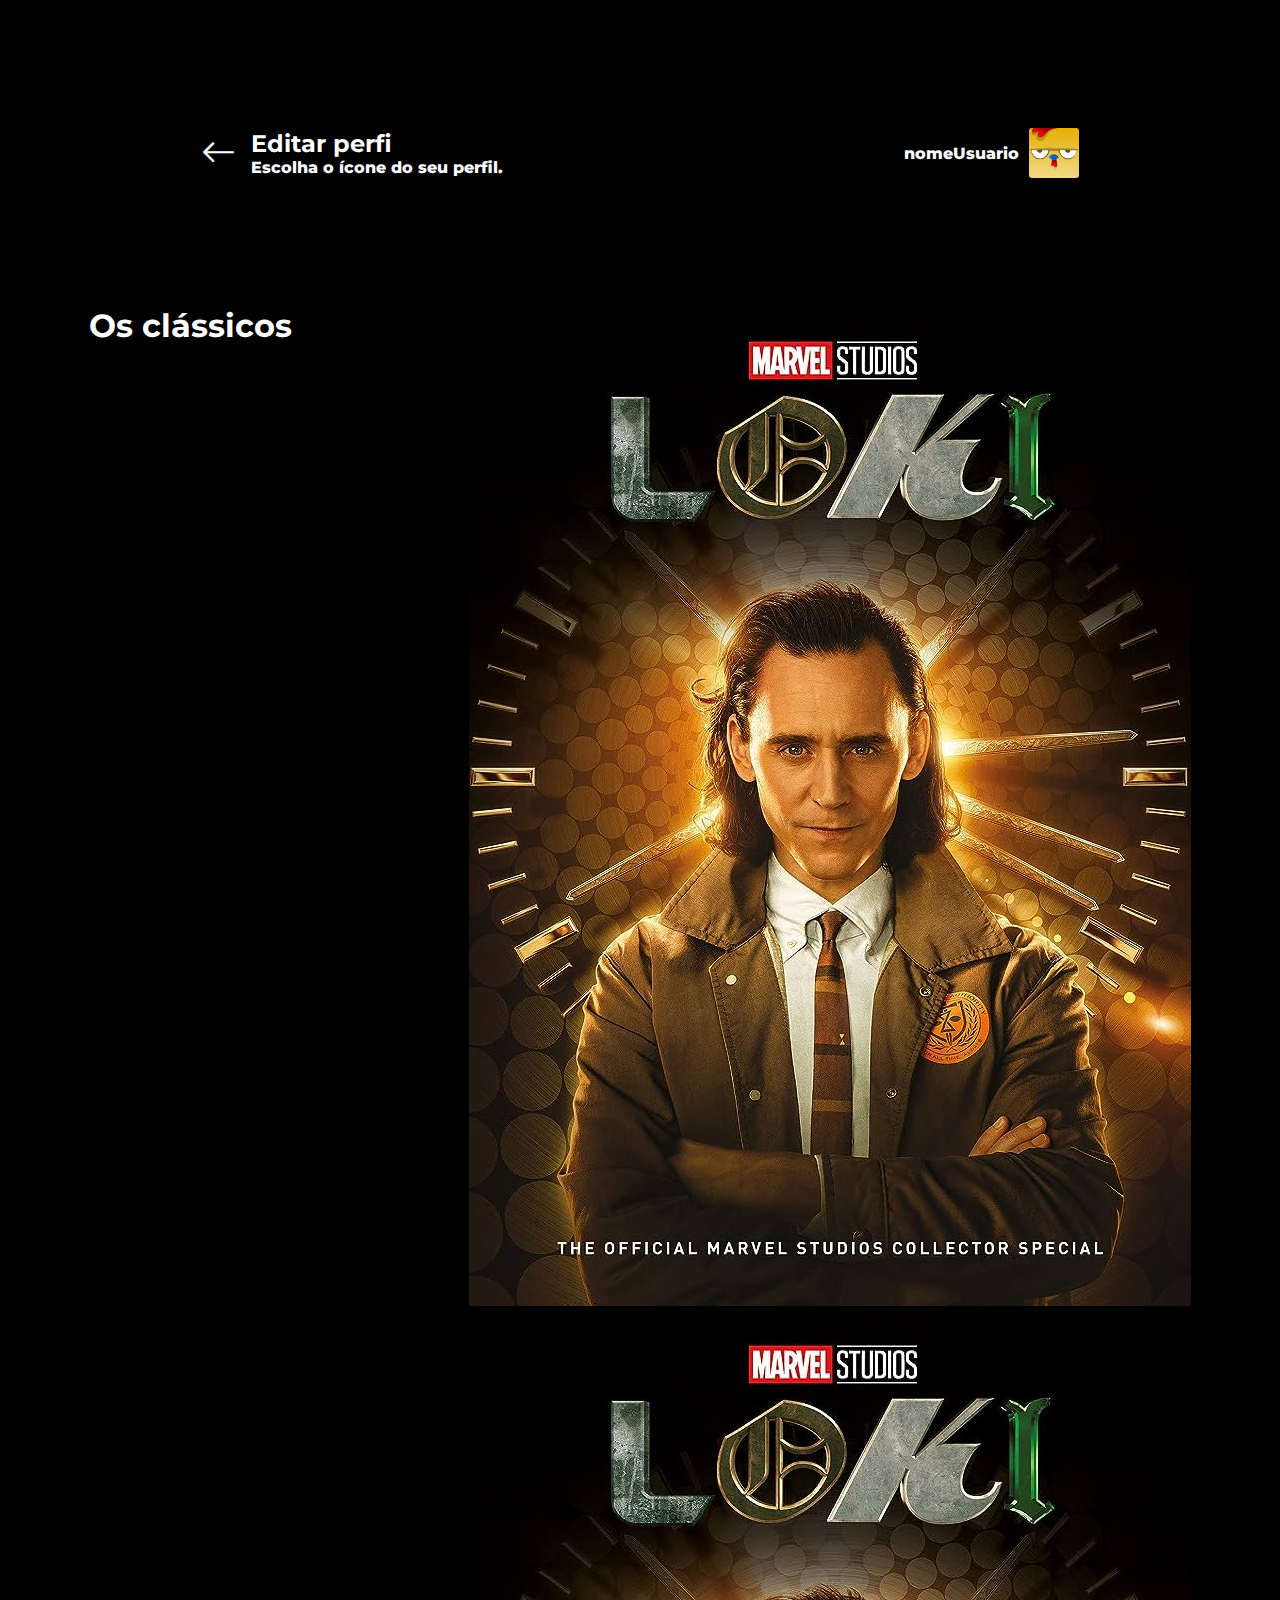
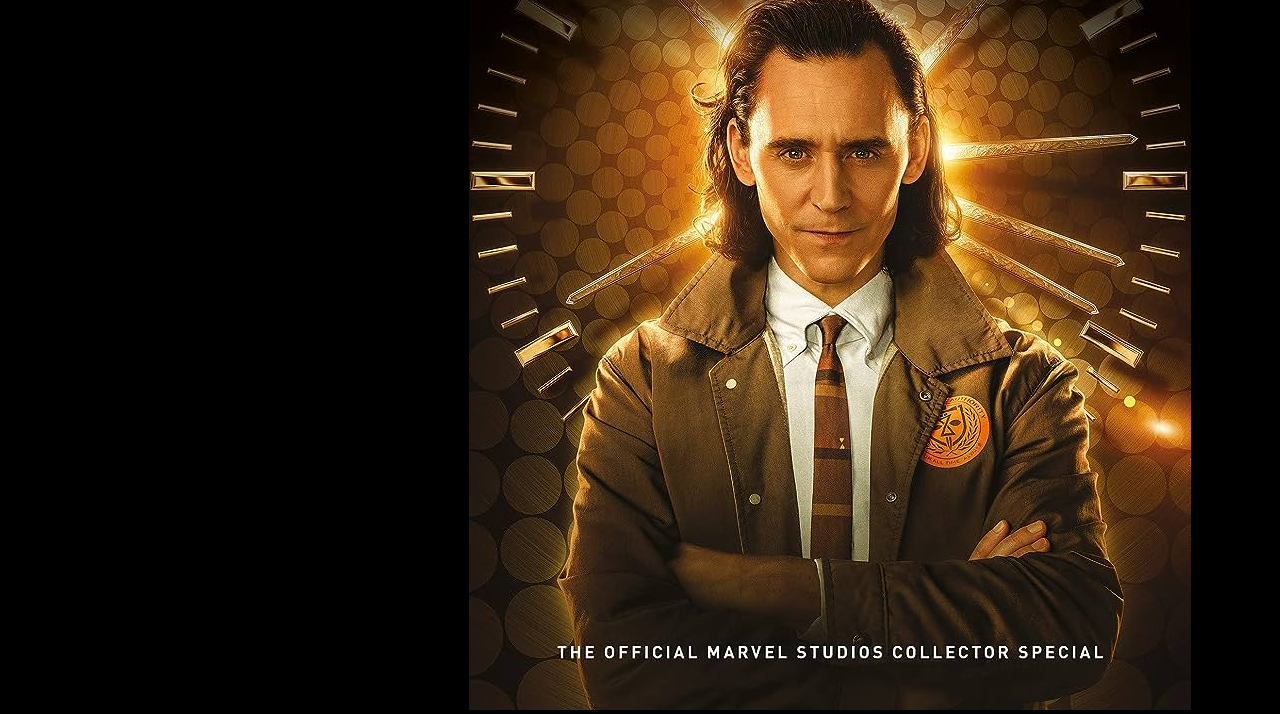
==== addNovoIcon.html @ 725b2669 "salvando" ====
<!DOCTYPE html>
<html lang="en">

<head>
    <meta charset="UTF-8">
    <meta name="viewport" content="width=device-width, initial-scale=1.0">
    <title>Document</title>
    <link rel="stylesheet" href="https://cdn.jsdelivr.net/npm/bootstrap-icons@1.11.2/font/bootstrap-icons.min.css">
    <link rel="stylesheet" href="css/addNovoIcon.css">
    <script src="js/script.js"></script>
</head>

<body>
    <header>
        <div class="container-edicao">
            <i class="bi bi-arrow-left"></i>


            <div class="container-perfil">
                <h2>Editar perfi</h2>
                <p>Escolha o ícone do seu perfil.</p>
            </div>
        </div>

        <div class="container-img">
            <p>nomeUsuario</p>
            <img src="img/avatar1.png" alt="foto usuario">
        </div>
    </header>

    <main>
        <h1>Os clássicos</h1>

        <div class="container-carrossel">
            <div class="swiper">
                <div class="swiper-wrapper d-flex">
                    <div class="swiper-slide">
                        <div class="widthImg">
                            <img src="img/carrosselLoki.jpg" alt=""  width="80" height="80"/>
                        </div>
                    </div>
                    <div class="swiper-slide">
                        <div class="widthImg">
                            <img src="img/carrosselLoki.jpg" alt=""  width="80" height="80"/>
                        </div>
                    </div>
                </div>
            </div>
        </div>
    </main>
</body>

</html>
---- css/addNovoIcon.css ----
@import url('https://fonts.googleapis.com/css2?family=Montserrat&family=Roboto&display=swap');

/* Reset do CSS Padrão */
* {
    margin: 0;
    padding: 0;
    box-sizing: border-box;
    font-family: 'Montserrat', 'Roboto', sans-serif;
}

html, body {
    min-height: 100vh;             /* Altura minima */
    background-color: black;     /* Cor de Fundo */
    color: white;                /* Cor do Texto */
    position: relative;
}


header{
    display: flex;
    justify-content: space-around;
    margin: 8rem 0;
}

main{
    display: flex;
    justify-content: space-around;
}

.container-edicao{
    display: flex;
    align-items: center;
}

.container-edicao i{
    font-size: 2.2rem;
    font-weight: 6 00;
    margin-right: 15px;
}

.container-perfil p {
    font-weight: 800;
}
.container-img{
    display: flex;
    align-items: center;
}

.container-img img{
    width: 50px;
    border-radius: 3px;
    margin-left: 10px;
}

img{
    width: 100%;
    height: 100%;
}

.container-img p {
    font-weight: 800;
}

.container-carrossel{
    
}
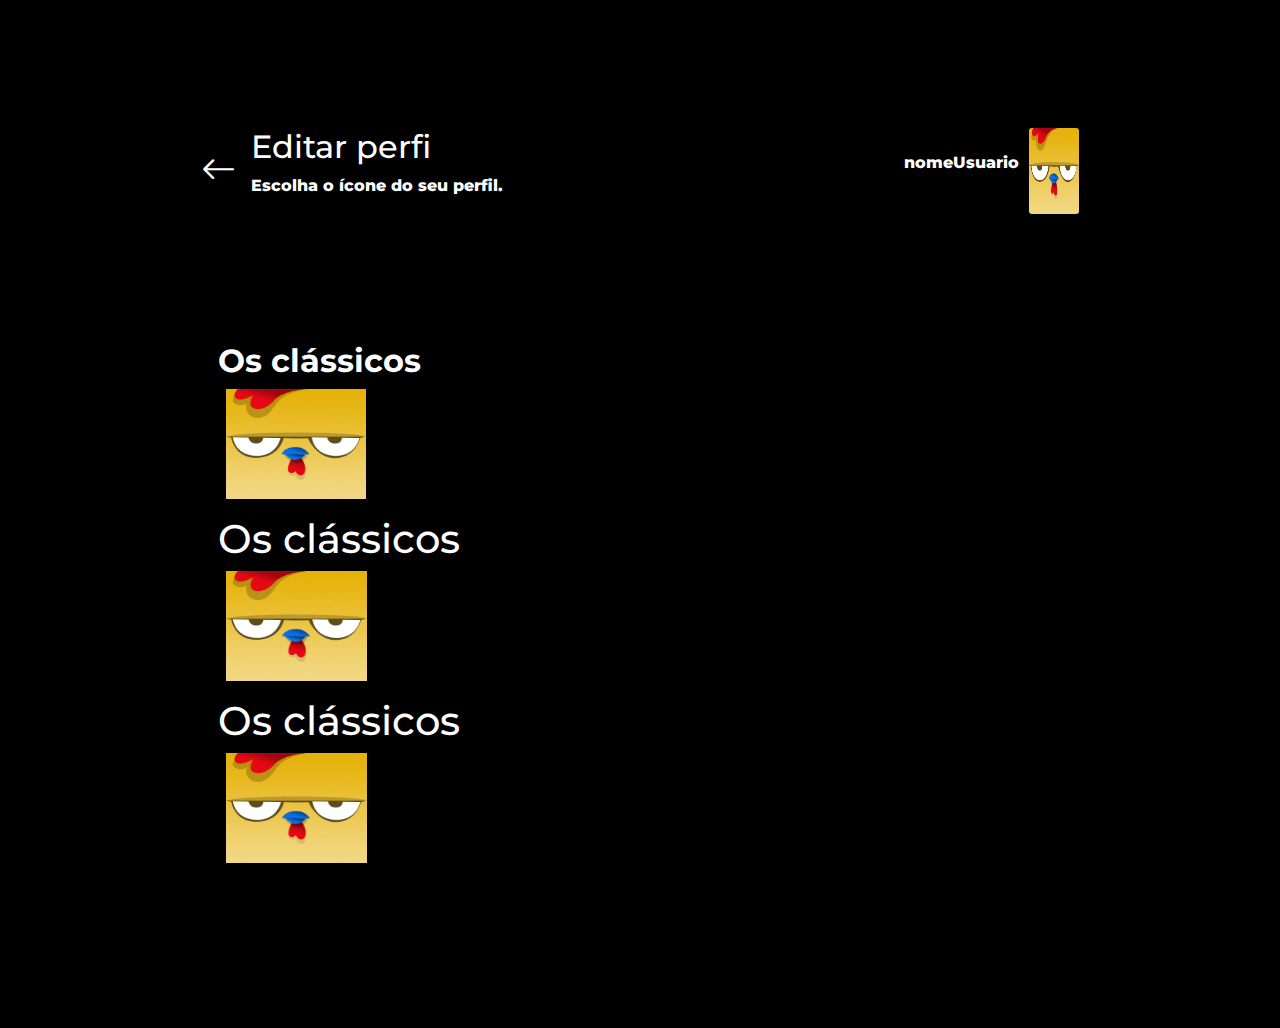
==== commit 3f8f48d4: "Salvando icons" ====
--- a/addNovoIcon.html
+++ b/addNovoIcon.html
@@ -1,53 +1,66 @@
 <!DOCTYPE html>
-<html lang="en">
+<html lang="pt-br">
 
 <head>
-    <meta charset="UTF-8">
-    <meta name="viewport" content="width=device-width, initial-scale=1.0">
-    <title>Document</title>
-    <link rel="stylesheet" href="https://cdn.jsdelivr.net/npm/bootstrap-icons@1.11.2/font/bootstrap-icons.min.css">
-    <link rel="stylesheet" href="css/addNovoIcon.css">
-    <script src="js/script.js"></script>
+  <meta charset="utf-8" />
+  <meta name="viewport" content="width=device-width, initial-scale=1" />
+  <title>BarraCred Conecta</title>
+  <link href="https://cdn.jsdelivr.net/npm/bootstrap@5.3.2/dist/css/bootstrap.min.css" rel="stylesheet" />
+  <link rel="stylesheet" href="https://cdn.jsdelivr.net/npm/bootstrap-icons@1.11.0/font/bootstrap-icons.css" />
+  <link rel="stylesheet" href="css/addNovoIcon.css" />
 </head>
 
 <body>
-    <header>
-        <div class="container-edicao">
-            <i class="bi bi-arrow-left"></i>
+  <header>
+    <div class="container-edicao">
+      <i class="bi bi-arrow-left"></i>
 
 
-            <div class="container-perfil">
-                <h2>Editar perfi</h2>
-                <p>Escolha o ícone do seu perfil.</p>
-            </div>
+      <div class="container-perfil">
+        <h2>Editar perfi</h2>
+        <p>Escolha o ícone do seu perfil.</p>
+      </div>
+    </div>
+
+    <div class="container-img">
+      <p>nomeUsuario</p>
+      <img src="img/avatar1.png" alt="foto usuario">
+    </div>
+  </header>
+
+  <main>
+
+
+    <div class="container-carrossel">
+
+      <div class="swiper">
+        <h1>Os clássicos</h1>
+        <div id="carrosselClassicos" class="swiper-wrapper d-flex">
+          <!-- Feito no js os cards do carrossel -->
         </div>
+      </div>
 
-        <div class="container-img">
-            <p>nomeUsuario</p>
-            <img src="img/avatar1.png" alt="foto usuario">
+      <div class="swiperOnePiece">
+        <h1>Os clássicos</h1>
+        <div id="carrosselOnePiece" class="swiper-wrapper d-flex">
+          <!-- Feito no Javascript com os card do carrossel -->
         </div>
-    </header>
+      </div>
 
-    <main>
+      <div class="swiperDragonBall">
         <h1>Os clássicos</h1>
+        <div id="carrosselDragonBall" class="swiper-wrapper d-flex">
+          <!-- Feito np js os card do carrosel -->
+        </div>
+      </div>
+    
+    </div>
+  </main>
 
-        <div class="container-carrossel">
-            <div class="swiper">
-                <div class="swiper-wrapper d-flex">
-                    <div class="swiper-slide">
-                        <div class="widthImg">
-                            <img src="img/carrosselLoki.jpg" alt=""  width="80" height="80"/>
-                        </div>
-                    </div>
-                    <div class="swiper-slide">
-                        <div class="widthImg">
-                            <img src="img/carrosselLoki.jpg" alt=""  width="80" height="80"/>
-                        </div>
-                    </div>
-                </div>
-            </div>
-        </div>
-    </main>
+
+  <script src="https://cdn.jsdelivr.net/npm/bootstrap@5.3.1/dist/js/bootstrap.bundle.min.js"></script>
+  <script src="https://cdn.jsdelivr.net/npm/swiper@11/swiper-bundle.min.js"></script>
+  <script src="js/icons.js"></script>
 </body>
 
 </html>--- a/css/addNovoIcon.css
+++ b/css/addNovoIcon.css
@@ -8,31 +8,30 @@
     font-family: 'Montserrat', 'Roboto', sans-serif;
 }
 
-html, body {
-    min-height: 100vh;             /* Altura minima */
-    background-color: black;     /* Cor de Fundo */
-    color: white;                /* Cor do Texto */
+html,
+body {
+    min-height: 100vh;
+    /* Altura minima */
+    background-color: black;
+    /* Cor de Fundo */
+    color: white;
+    /* Cor do Texto */
     position: relative;
 }
 
 
-header{
+header {
     display: flex;
     justify-content: space-around;
     margin: 8rem 0;
 }
 
-main{
-    display: flex;
-    justify-content: space-around;
-}
-
-.container-edicao{
+.container-edicao {
     display: flex;
     align-items: center;
 }
 
-.container-edicao i{
+.container-edicao i {
     font-size: 2.2rem;
     font-weight: 6 00;
     margin-right: 15px;
@@ -41,18 +40,19 @@
 .container-perfil p {
     font-weight: 800;
 }
-.container-img{
+
+.container-img {
     display: flex;
     align-items: center;
 }
 
-.container-img img{
+.container-img img {
     width: 50px;
     border-radius: 3px;
     margin-left: 10px;
 }
 
-img{
+img {
     width: 100%;
     height: 100%;
 }
@@ -61,6 +61,30 @@
     font-weight: 800;
 }
 
-.container-carrossel{
-    
+
+/* Main para baixo */
+
+
+.swiper, .swiperOnePiece, .swiperDragonBall {
+    margin: 1rem 0;
+    padding: 0 17%;
+}
+
+.swiper h1 {
+    font-size: 2rem;
+    color: white;
+    font-weight: 700;
+}
+
+.swiper-wrapper {
+    margin: 0 0 .5rem 0;
+}
+
+.swiper-slide {
+    margin: 0 .5rem 0 .5rem;
+}
+
+.widthImg {
+    width: 100%;
+    height: 110px;
 }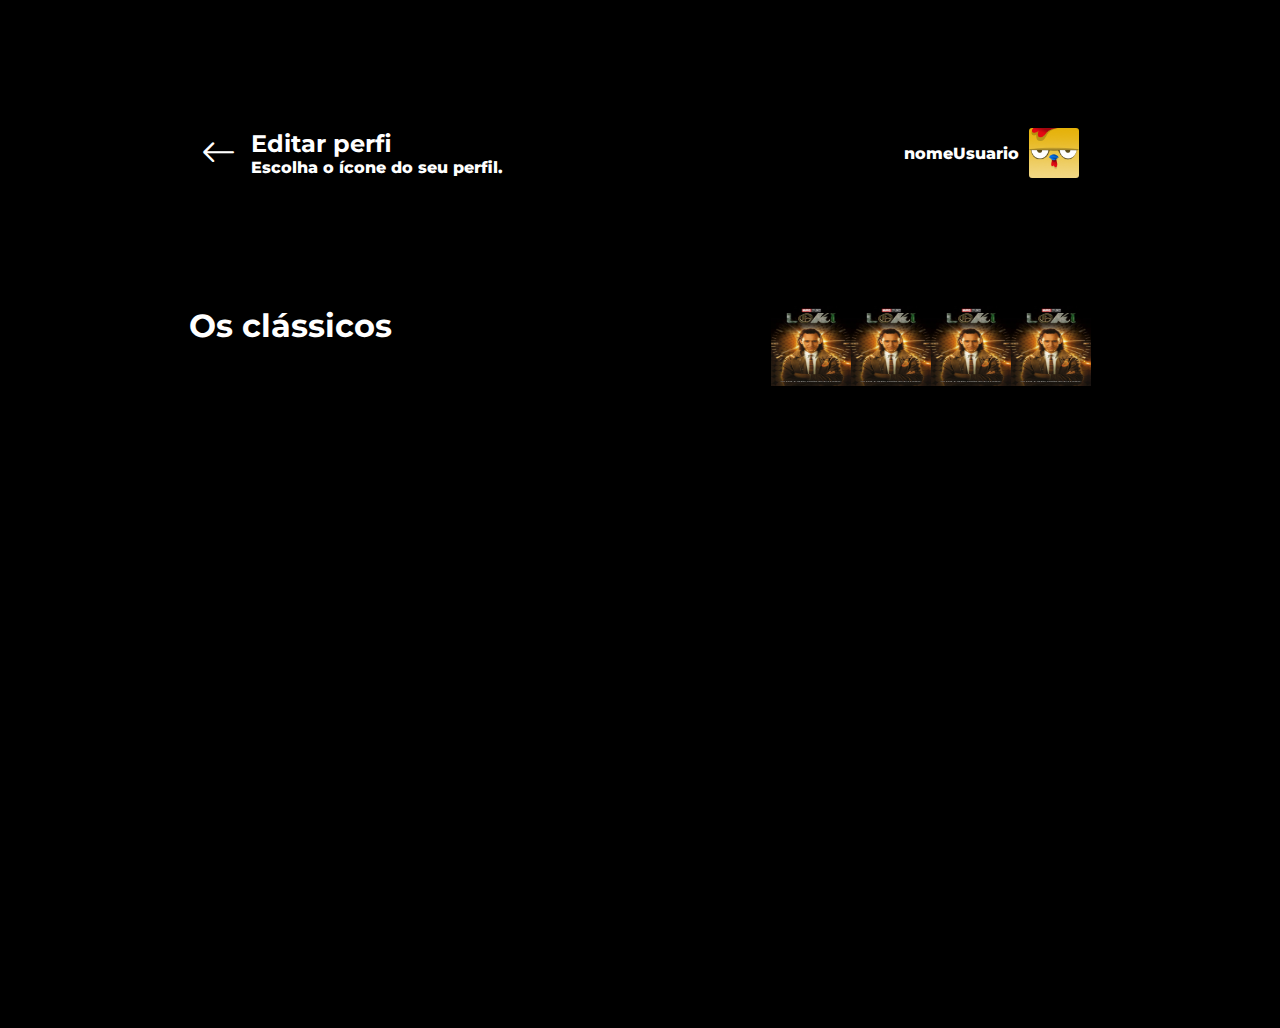
==== commit 4c1c5c64: "a" ====
--- a/addNovoIcon.html
+++ b/addNovoIcon.html
@@ -1,66 +1,71 @@
 <!DOCTYPE html>
-<html lang="pt-br">
+<html lang="en">
 
 <head>
-  <meta charset="utf-8" />
-  <meta name="viewport" content="width=device-width, initial-scale=1" />
-  <title>BarraCred Conecta</title>
-  <link href="https://cdn.jsdelivr.net/npm/bootstrap@5.3.2/dist/css/bootstrap.min.css" rel="stylesheet" />
-  <link rel="stylesheet" href="https://cdn.jsdelivr.net/npm/bootstrap-icons@1.11.0/font/bootstrap-icons.css" />
-  <link rel="stylesheet" href="css/addNovoIcon.css" />
+    <meta charset="UTF-8">
+    <meta name="viewport" content="width=device-width, initial-scale=1.0">
+    <title>Document</title>
+    <link rel="stylesheet" href="https://cdn.jsdelivr.net/npm/bootstrap-icons@1.11.2/font/bootstrap-icons.min.css">
+    <link rel="stylesheet" href="css/addNovoIcon.css">
+    
 </head>
 
 <body>
-  <header>
-    <div class="container-edicao">
-      <i class="bi bi-arrow-left"></i>
+    <header>
+        <div class="container-edicao">
+            <i class="bi bi-arrow-left"></i>
 
 
-      <div class="container-perfil">
-        <h2>Editar perfi</h2>
-        <p>Escolha o ícone do seu perfil.</p>
-      </div>
-    </div>
+            <div class="container-perfil">
+                <h2>Editar perfi</h2>
+                <p>Escolha o ícone do seu perfil.</p>
+            </div>
+        </div>
 
-    <div class="container-img">
-      <p>nomeUsuario</p>
-      <img src="img/avatar1.png" alt="foto usuario">
-    </div>
-  </header>
+        <div class="container-img">
+            <p>nomeUsuario</p>
+            <img src="img/avatar1.png" alt="foto usuario">
+        </div>
+    </header>
 
-  <main>
+    <main>
+        <h1>Os clássicos</h1>
 
+        <div class="container-carrossel">
+            <div class="swiper">
+                <div class="swiper-wrapper">
+                    <div class="swiper-slide carro">
+                        <div class="widthImg">
+                            <img src="img/carrosselLoki.jpg" alt="" width="80" height="80" />
+                        </div>
+                    </div>
+                    <div class="swiper-slide">
+                        <div class="widthImg">
+                            <img src="img/carrosselLoki.jpg" alt="" width="80" height="80" />
+                        </div>
+                    </div>
+                    <div class="swiper-slide">
+                        <div class="widthImg">
+                            <img src="img/carrosselLoki.jpg" alt="" width="80" height="80" />
+                        </div>
+                    </div>
+                    <div class="swiper-slide">
+                        <div class="widthImg">
+                            <img src="img/carrosselLoki.jpg" alt="" width="80" height="80" />
+                        </div>
+                    </div>
+                    <div class="swiper-slide">
+                        <div class="widthImg">
+                            <img src="img/carrosselLoki.jpg" alt="" width="80" height="80" />
+                        </div>
+                    </div>
+                </div>
+            </div>
+        </div>
+    </main>
 
-    <div class="container-carrossel">
-
-      <div class="swiper">
-        <h1>Os clássicos</h1>
-        <div id="carrosselClassicos" class="swiper-wrapper d-flex">
-          <!-- Feito no js os cards do carrossel -->
-        </div>
-      </div>
-
-      <div class="swiperOnePiece">
-        <h1>Os clássicos</h1>
-        <div id="carrosselOnePiece" class="swiper-wrapper d-flex">
-          <!-- Feito no Javascript com os card do carrossel -->
-        </div>
-      </div>
-
-      <div class="swiperDragonBall">
-        <h1>Os clássicos</h1>
-        <div id="carrosselDragonBall" class="swiper-wrapper d-flex">
-          <!-- Feito np js os card do carrosel -->
-        </div>
-      </div>
-    
-    </div>
-  </main>
-
-
-  <script src="https://cdn.jsdelivr.net/npm/bootstrap@5.3.1/dist/js/bootstrap.bundle.min.js"></script>
-  <script src="https://cdn.jsdelivr.net/npm/swiper@11/swiper-bundle.min.js"></script>
-  <script src="js/icons.js"></script>
+    <script src="js/addNovoIcon.js"></script>
+    <script src="https://cdn.jsdelivr.net/npm/swiper@11/swiper-bundle.min.js"></script>
 </body>
 
 </html>--- a/css/addNovoIcon.css
+++ b/css/addNovoIcon.css
@@ -8,30 +8,31 @@
     font-family: 'Montserrat', 'Roboto', sans-serif;
 }
 
-html,
-body {
-    min-height: 100vh;
-    /* Altura minima */
-    background-color: black;
-    /* Cor de Fundo */
-    color: white;
-    /* Cor do Texto */
+html, body {
+    min-height: 100vh;             /* Altura minima */
+    background-color: black;     /* Cor de Fundo */
+    color: white;                /* Cor do Texto */
     position: relative;
 }
 
 
-header {
+header{
     display: flex;
     justify-content: space-around;
     margin: 8rem 0;
 }
 
-.container-edicao {
+main{
+    display: flex;
+    justify-content: space-around;
+}
+
+.container-edicao{
     display: flex;
     align-items: center;
 }
 
-.container-edicao i {
+.container-edicao i{
     font-size: 2.2rem;
     font-weight: 6 00;
     margin-right: 15px;
@@ -40,51 +41,26 @@
 .container-perfil p {
     font-weight: 800;
 }
-
-.container-img {
+.container-img{
     display: flex;
     align-items: center;
 }
 
-.container-img img {
+.container-img img{
     width: 50px;
     border-radius: 3px;
     margin-left: 10px;
-}
-
-img {
-    width: 100%;
-    height: 100%;
 }
 
 .container-img p {
     font-weight: 800;
 }
 
-
-/* Main para baixo */
-
-
-.swiper, .swiperOnePiece, .swiperDragonBall {
-    margin: 1rem 0;
-    padding: 0 17%;
+.swiper-wrapper{
+    display: flex;
 }
 
-.swiper h1 {
-    font-size: 2rem;
-    color: white;
-    font-weight: 700;
-}
-
-.swiper-wrapper {
-    margin: 0 0 .5rem 0;
-}
-
-.swiper-slide {
-    margin: 0 .5rem 0 .5rem;
-}
-
-.widthImg {
-    width: 100%;
-    height: 110px;
+.carro{
+    width: 0px;
+    height: 0px;
 }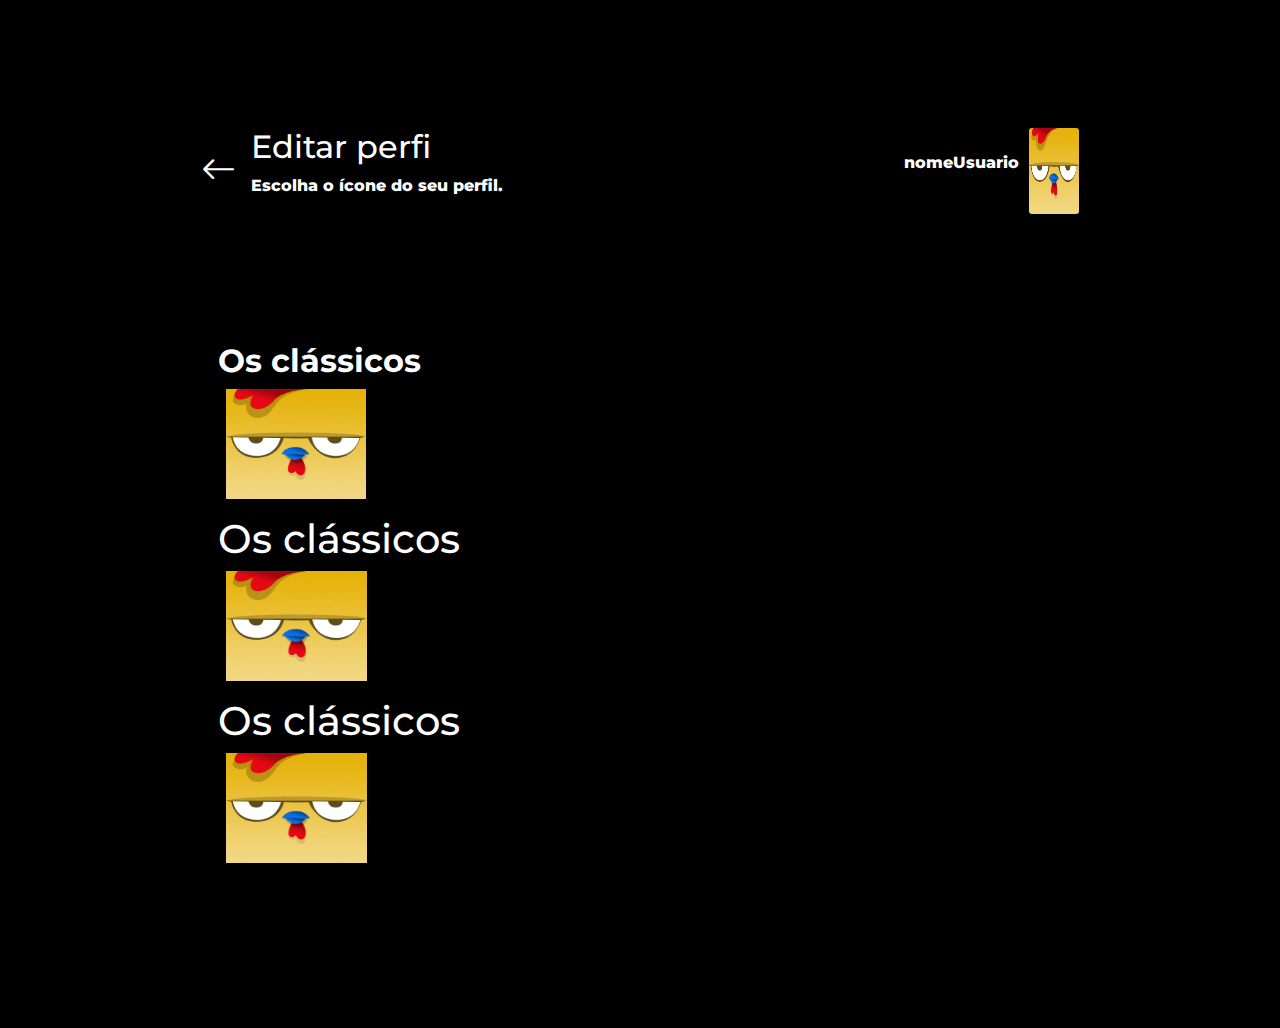
==== commit 51eea6da: "Merge branch 'main' of https://github.com/emanuelsantossouza/maneuflix.github.io" ====
--- a/addNovoIcon.html
+++ b/addNovoIcon.html
@@ -1,71 +1,66 @@
 <!DOCTYPE html>
-<html lang="en">
+<html lang="pt-br">
 
 <head>
-    <meta charset="UTF-8">
-    <meta name="viewport" content="width=device-width, initial-scale=1.0">
-    <title>Document</title>
-    <link rel="stylesheet" href="https://cdn.jsdelivr.net/npm/bootstrap-icons@1.11.2/font/bootstrap-icons.min.css">
-    <link rel="stylesheet" href="css/addNovoIcon.css">
-    
+  <meta charset="utf-8" />
+  <meta name="viewport" content="width=device-width, initial-scale=1" />
+  <title>BarraCred Conecta</title>
+  <link href="https://cdn.jsdelivr.net/npm/bootstrap@5.3.2/dist/css/bootstrap.min.css" rel="stylesheet" />
+  <link rel="stylesheet" href="https://cdn.jsdelivr.net/npm/bootstrap-icons@1.11.0/font/bootstrap-icons.css" />
+  <link rel="stylesheet" href="css/addNovoIcon.css" />
 </head>
 
 <body>
-    <header>
-        <div class="container-edicao">
-            <i class="bi bi-arrow-left"></i>
+  <header>
+    <div class="container-edicao">
+      <i class="bi bi-arrow-left"></i>
 
 
-            <div class="container-perfil">
-                <h2>Editar perfi</h2>
-                <p>Escolha o ícone do seu perfil.</p>
-            </div>
+      <div class="container-perfil">
+        <h2>Editar perfi</h2>
+        <p>Escolha o ícone do seu perfil.</p>
+      </div>
+    </div>
+
+    <div class="container-img">
+      <p>nomeUsuario</p>
+      <img src="img/avatar1.png" alt="foto usuario">
+    </div>
+  </header>
+
+  <main>
+
+
+    <div class="container-carrossel">
+
+      <div class="swiper">
+        <h1>Os clássicos</h1>
+        <div id="carrosselClassicos" class="swiper-wrapper d-flex">
+          <!-- Feito no js os cards do carrossel -->
         </div>
+      </div>
 
-        <div class="container-img">
-            <p>nomeUsuario</p>
-            <img src="img/avatar1.png" alt="foto usuario">
+      <div class="swiperOnePiece">
+        <h1>Os clássicos</h1>
+        <div id="carrosselOnePiece" class="swiper-wrapper d-flex">
+          <!-- Feito no Javascript com os card do carrossel -->
         </div>
-    </header>
+      </div>
 
-    <main>
+      <div class="swiperDragonBall">
         <h1>Os clássicos</h1>
+        <div id="carrosselDragonBall" class="swiper-wrapper d-flex">
+          <!-- Feito np js os card do carrosel -->
+        </div>
+      </div>
+    
+    </div>
+  </main>
 
-        <div class="container-carrossel">
-            <div class="swiper">
-                <div class="swiper-wrapper">
-                    <div class="swiper-slide carro">
-                        <div class="widthImg">
-                            <img src="img/carrosselLoki.jpg" alt="" width="80" height="80" />
-                        </div>
-                    </div>
-                    <div class="swiper-slide">
-                        <div class="widthImg">
-                            <img src="img/carrosselLoki.jpg" alt="" width="80" height="80" />
-                        </div>
-                    </div>
-                    <div class="swiper-slide">
-                        <div class="widthImg">
-                            <img src="img/carrosselLoki.jpg" alt="" width="80" height="80" />
-                        </div>
-                    </div>
-                    <div class="swiper-slide">
-                        <div class="widthImg">
-                            <img src="img/carrosselLoki.jpg" alt="" width="80" height="80" />
-                        </div>
-                    </div>
-                    <div class="swiper-slide">
-                        <div class="widthImg">
-                            <img src="img/carrosselLoki.jpg" alt="" width="80" height="80" />
-                        </div>
-                    </div>
-                </div>
-            </div>
-        </div>
-    </main>
 
-    <script src="js/addNovoIcon.js"></script>
-    <script src="https://cdn.jsdelivr.net/npm/swiper@11/swiper-bundle.min.js"></script>
+  <script src="https://cdn.jsdelivr.net/npm/bootstrap@5.3.1/dist/js/bootstrap.bundle.min.js"></script>
+  <script src="https://cdn.jsdelivr.net/npm/swiper@11/swiper-bundle.min.js"></script>
+  <script src="js/icons.js"></script>
 </body>
 
 </html>--- a/css/addNovoIcon.css
+++ b/css/addNovoIcon.css
@@ -8,31 +8,30 @@
     font-family: 'Montserrat', 'Roboto', sans-serif;
 }
 
-html, body {
-    min-height: 100vh;             /* Altura minima */
-    background-color: black;     /* Cor de Fundo */
-    color: white;                /* Cor do Texto */
+html,
+body {
+    min-height: 100vh;
+    /* Altura minima */
+    background-color: black;
+    /* Cor de Fundo */
+    color: white;
+    /* Cor do Texto */
     position: relative;
 }
 
 
-header{
+header {
     display: flex;
     justify-content: space-around;
     margin: 8rem 0;
 }
 
-main{
-    display: flex;
-    justify-content: space-around;
-}
-
-.container-edicao{
+.container-edicao {
     display: flex;
     align-items: center;
 }
 
-.container-edicao i{
+.container-edicao i {
     font-size: 2.2rem;
     font-weight: 6 00;
     margin-right: 15px;
@@ -41,26 +40,51 @@
 .container-perfil p {
     font-weight: 800;
 }
-.container-img{
+
+.container-img {
     display: flex;
     align-items: center;
 }
 
-.container-img img{
+.container-img img {
     width: 50px;
     border-radius: 3px;
     margin-left: 10px;
+}
+
+img {
+    width: 100%;
+    height: 100%;
 }
 
 .container-img p {
     font-weight: 800;
 }
 
-.swiper-wrapper{
-    display: flex;
+
+/* Main para baixo */
+
+
+.swiper, .swiperOnePiece, .swiperDragonBall {
+    margin: 1rem 0;
+    padding: 0 17%;
 }
 
-.carro{
-    width: 0px;
-    height: 0px;
+.swiper h1 {
+    font-size: 2rem;
+    color: white;
+    font-weight: 700;
+}
+
+.swiper-wrapper {
+    margin: 0 0 .5rem 0;
+}
+
+.swiper-slide {
+    margin: 0 .5rem 0 .5rem;
+}
+
+.widthImg {
+    width: 100%;
+    height: 110px;
 }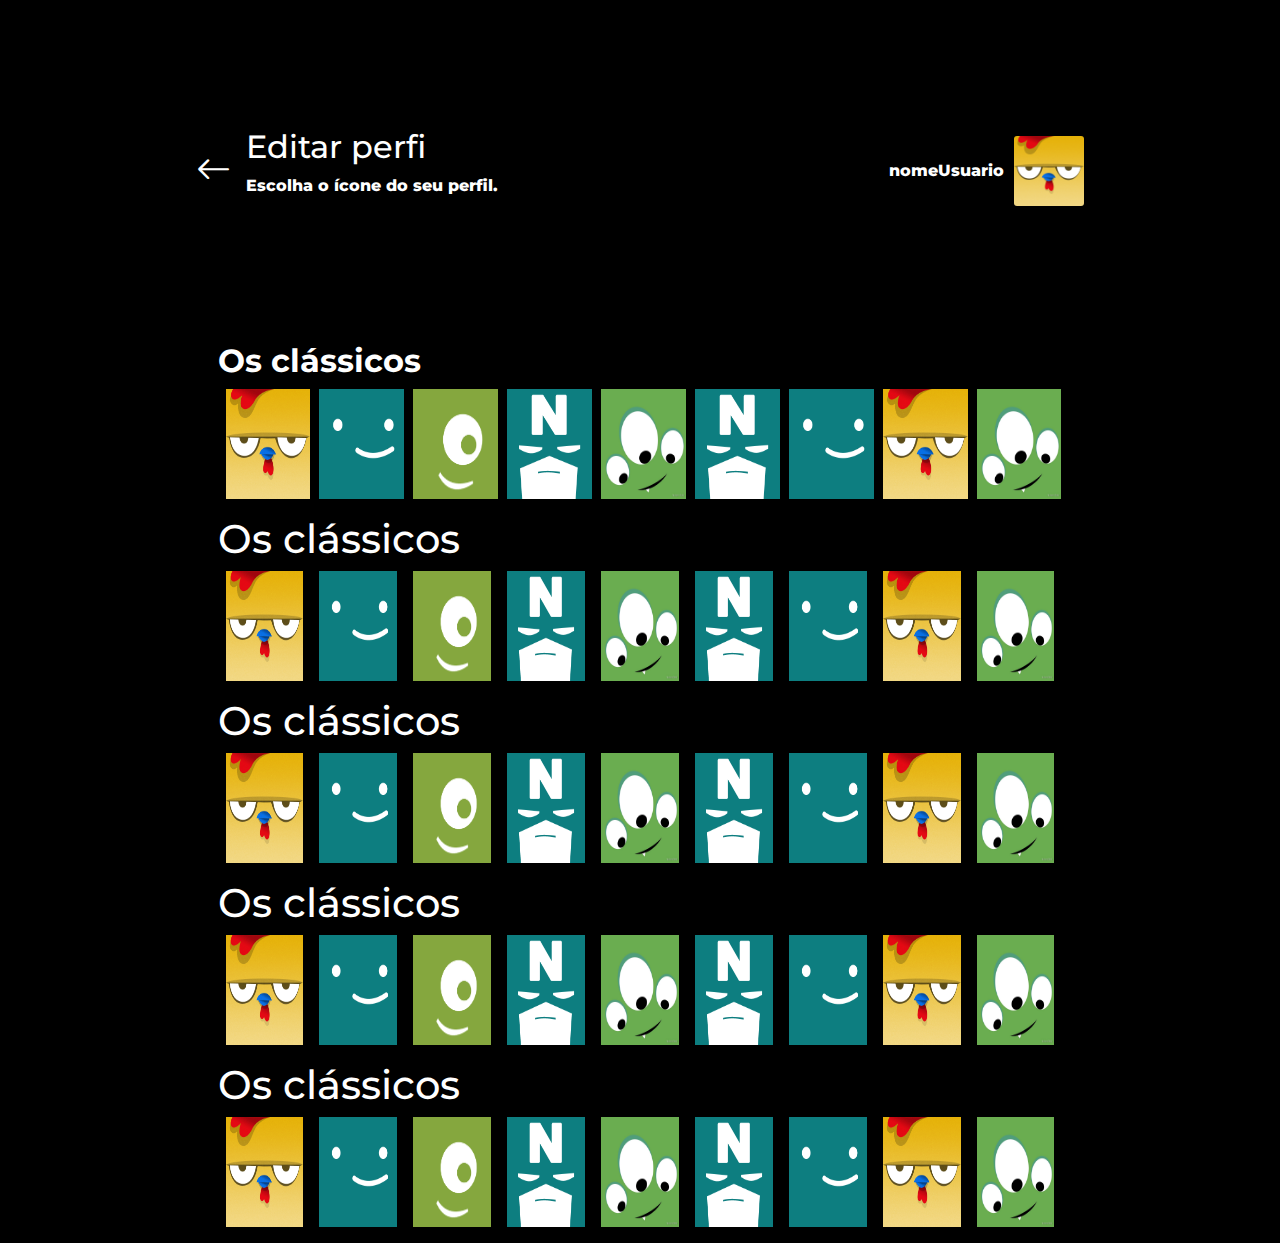
==== commit 9c6d0bb5: "Salvar dados" ====
--- a/addNovoIcon.html
+++ b/addNovoIcon.html
@@ -13,7 +13,10 @@
 <body>
   <header>
     <div class="container-edicao">
-      <i class="bi bi-arrow-left"></i>
+      <a href="index.html">
+        <i class="bi bi-arrow-left"></i>
+      </a>
+      
 
 
       <div class="container-perfil">
@@ -32,7 +35,6 @@
 
 
     <div class="container-carrossel">
-
       <div class="swiper">
         <h1>Os clássicos</h1>
         <div id="carrosselClassicos" class="swiper-wrapper d-flex">
@@ -53,6 +55,20 @@
           <!-- Feito np js os card do carrosel -->
         </div>
       </div>
+
+      <div class="swiperNaruto">
+        <h1>Os clássicos</h1>
+        <div id="carrosselNaruto" class="swiper-wrapper d-flex">
+          <!-- Feito np js os card do carrosel -->
+        </div>
+      </div>
+
+      <div class="swiperLoki">
+        <h1>Os clássicos</h1>
+        <div id="carrosselLoki" class="swiper-wrapper d-flex">
+          <!-- Feito np js os card do carrosel -->
+        </div>
+      </div>
     
     </div>
   </main>
--- a/css/addNovoIcon.css
+++ b/css/addNovoIcon.css
@@ -31,6 +31,11 @@
     align-items: center;
 }
 
+.container-edicao a{
+    text-decoration: none;
+    color: white;
+}
+
 .container-edicao i {
     font-size: 2.2rem;
     font-weight: 6 00;
@@ -47,7 +52,8 @@
 }
 
 .container-img img {
-    width: 50px;
+    width: 70px;
+    height: 70px;
     border-radius: 3px;
     margin-left: 10px;
 }
@@ -59,13 +65,14 @@
 
 .container-img p {
     font-weight: 800;
+    margin: auto;
 }
 
 
 /* Main para baixo */
 
 
-.swiper, .swiperOnePiece, .swiperDragonBall {
+.swiper, .swiperOnePiece, .swiperDragonBall, .swiperNaruto, .swiperLoki {
     margin: 1rem 0;
     padding: 0 17%;
 }
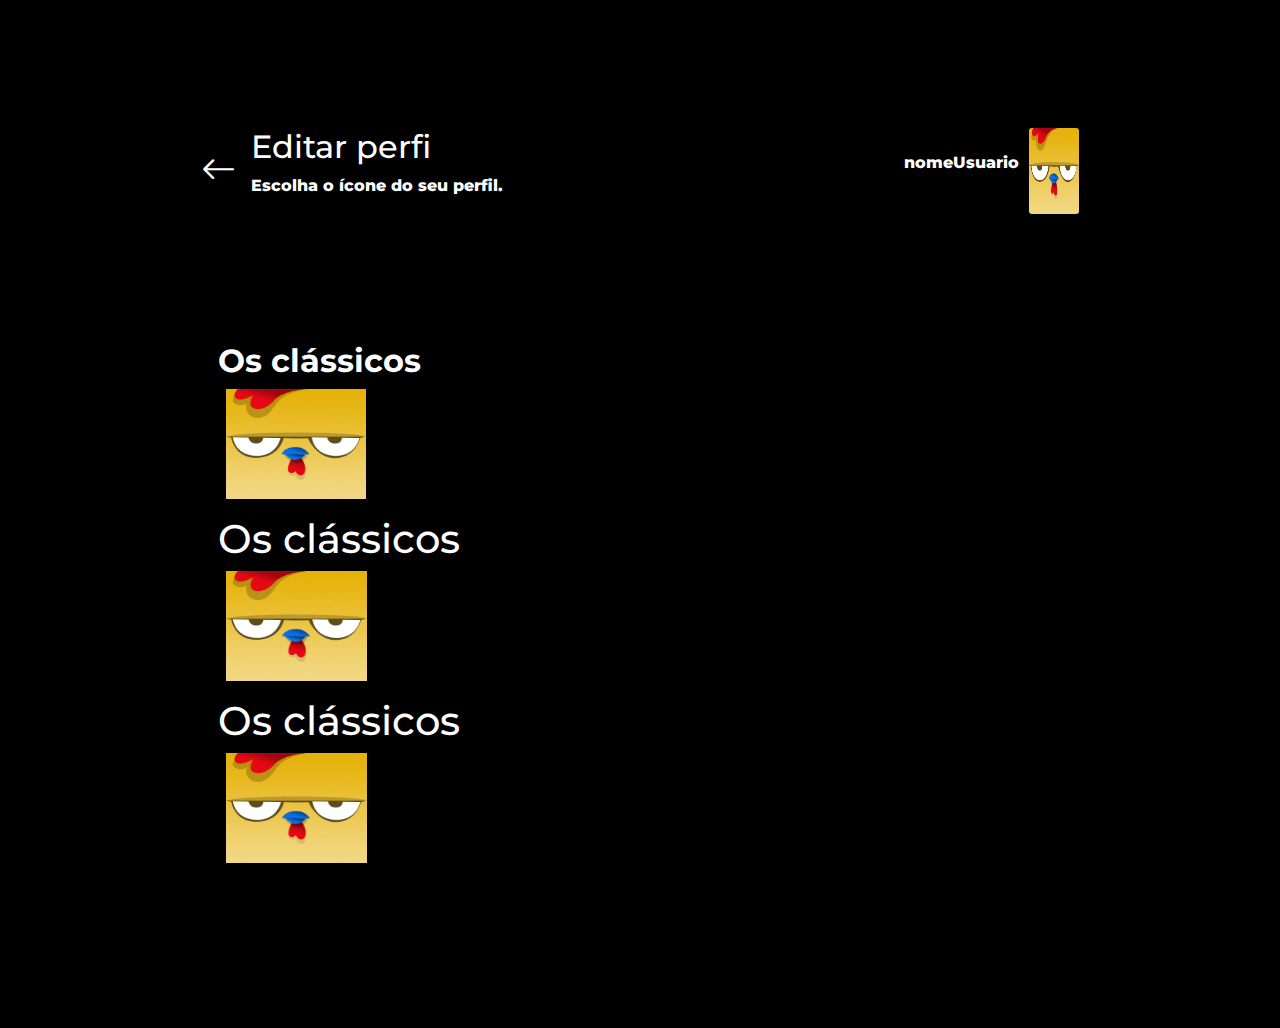
==== commit 066da117: "new comit" ====
--- a/addNovoIcon.html
+++ b/addNovoIcon.html
@@ -1,6 +1,5 @@
 <!DOCTYPE html>
 <html lang="pt-br">
-
 <head>
   <meta charset="utf-8" />
   <meta name="viewport" content="width=device-width, initial-scale=1" />
@@ -13,10 +12,7 @@
 <body>
   <header>
     <div class="container-edicao">
-      <a href="index.html">
-        <i class="bi bi-arrow-left"></i>
-      </a>
-      
+      <i class="bi bi-arrow-left"></i>
 
 
       <div class="container-perfil">
@@ -35,8 +31,10 @@
 
 
     <div class="container-carrossel">
+
       <div class="swiper">
         <h1>Os clássicos</h1>
+
         <div id="carrosselClassicos" class="swiper-wrapper d-flex">
           <!-- Feito no js os cards do carrossel -->
         </div>
@@ -56,20 +54,6 @@
         </div>
       </div>
 
-      <div class="swiperNaruto">
-        <h1>Os clássicos</h1>
-        <div id="carrosselNaruto" class="swiper-wrapper d-flex">
-          <!-- Feito np js os card do carrosel -->
-        </div>
-      </div>
-
-      <div class="swiperLoki">
-        <h1>Os clássicos</h1>
-        <div id="carrosselLoki" class="swiper-wrapper d-flex">
-          <!-- Feito np js os card do carrosel -->
-        </div>
-      </div>
-    
     </div>
   </main>
 
--- a/css/addNovoIcon.css
+++ b/css/addNovoIcon.css
@@ -31,11 +31,6 @@
     align-items: center;
 }
 
-.container-edicao a{
-    text-decoration: none;
-    color: white;
-}
-
 .container-edicao i {
     font-size: 2.2rem;
     font-weight: 6 00;
@@ -52,8 +47,7 @@
 }
 
 .container-img img {
-    width: 70px;
-    height: 70px;
+    width: 50px;
     border-radius: 3px;
     margin-left: 10px;
 }
@@ -65,14 +59,11 @@
 
 .container-img p {
     font-weight: 800;
-    margin: auto;
 }
 
 
 /* Main para baixo */
-
-
-.swiper, .swiperOnePiece, .swiperDragonBall, .swiperNaruto, .swiperLoki {
+.swiper, .swiperOnePiece, .swiperDragonBall {
     margin: 1rem 0;
     padding: 0 17%;
 }
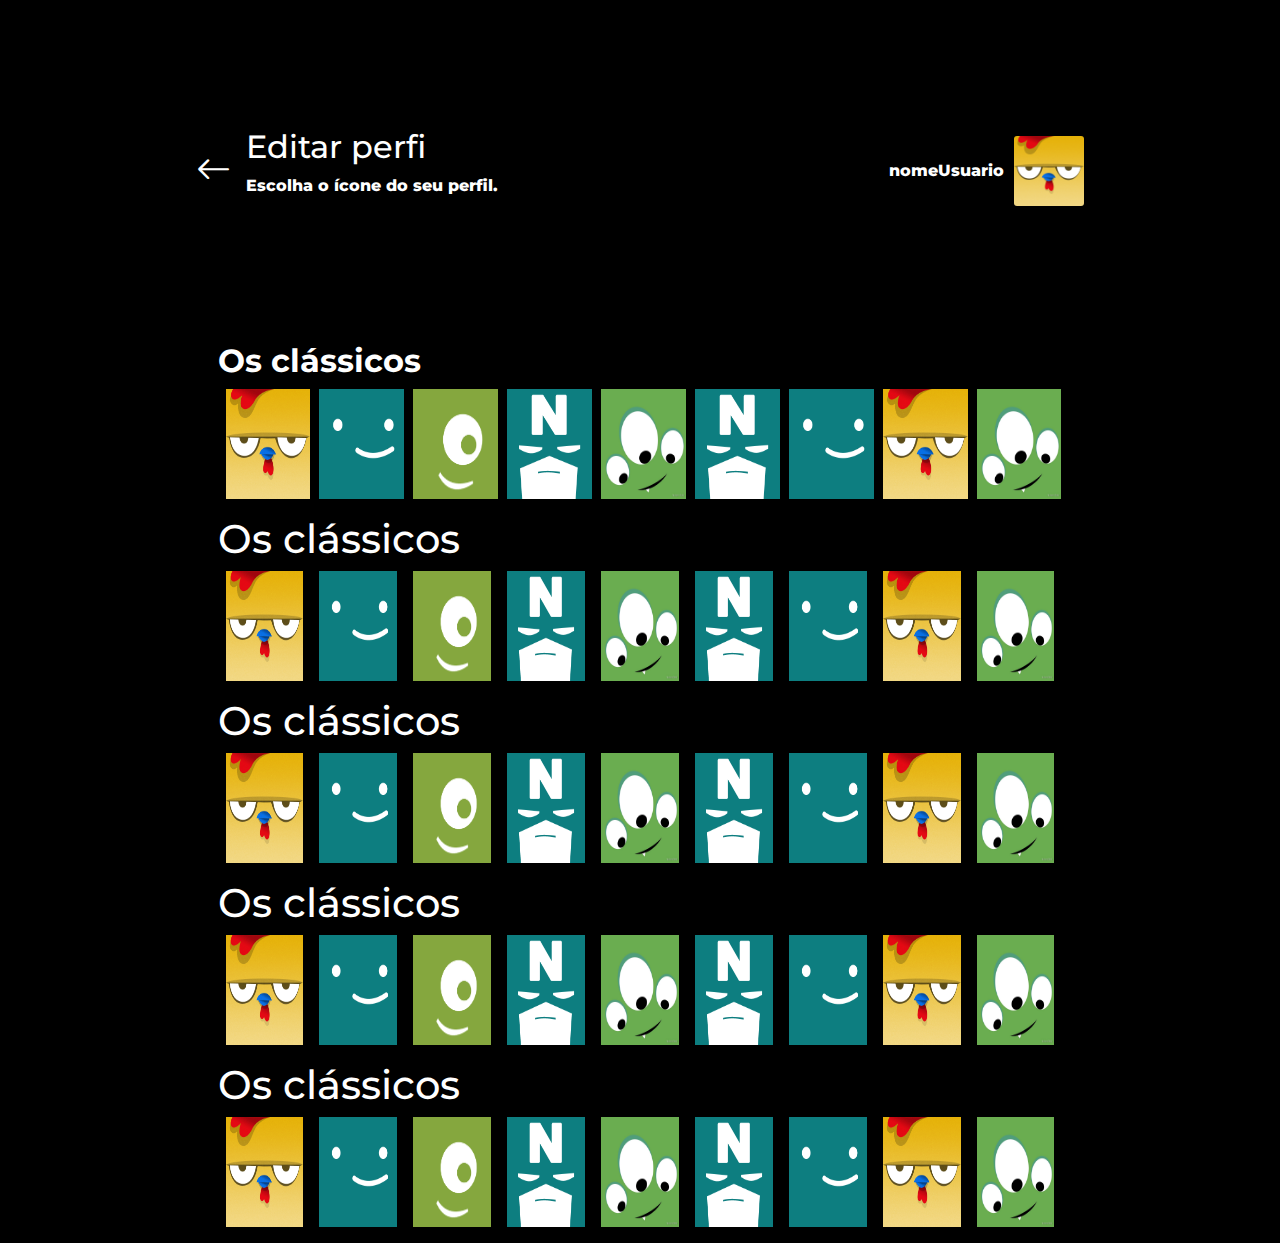
==== commit 02927f47: "Salvando e deletando usuario" ====
--- a/addNovoIcon.html
+++ b/addNovoIcon.html
@@ -12,7 +12,10 @@
 <body>
   <header>
     <div class="container-edicao">
-      <i class="bi bi-arrow-left"></i>
+      <a href="index.html">
+        <i class="bi bi-arrow-left"></i>
+      </a>
+      
 
 
       <div class="container-perfil">
@@ -29,9 +32,7 @@
 
   <main>
 
-
     <div class="container-carrossel">
-
       <div class="swiper">
         <h1>Os clássicos</h1>
 
@@ -54,6 +55,19 @@
         </div>
       </div>
 
+      <div class="swiperNaruto">
+        <h1>Os clássicos</h1>
+        <div id="carrosselNaruto" class="swiper-wrapper d-flex">
+          <!-- Feito np js os card do carrosel -->
+        </div>
+      </div>
+
+      <div class="swiperLoki">
+        <h1>Os clássicos</h1>
+        <div id="carrosselLoki" class="swiper-wrapper d-flex">
+          <!-- Feito np js os card do carrosel -->
+        </div>
+      </div>
     </div>
   </main>
 
--- a/css/addNovoIcon.css
+++ b/css/addNovoIcon.css
@@ -31,6 +31,11 @@
     align-items: center;
 }
 
+.container-edicao a{
+    text-decoration: none;
+    color: white;
+}
+
 .container-edicao i {
     font-size: 2.2rem;
     font-weight: 6 00;
@@ -47,7 +52,8 @@
 }
 
 .container-img img {
-    width: 50px;
+    width: 70px;
+    height: 70px;
     border-radius: 3px;
     margin-left: 10px;
 }
@@ -59,11 +65,12 @@
 
 .container-img p {
     font-weight: 800;
+    margin: auto;
 }
 
 
 /* Main para baixo */
-.swiper, .swiperOnePiece, .swiperDragonBall {
+.swiper, .swiperOnePiece, .swiperDragonBall, .swiperNaruto, .swiperLoki {
     margin: 1rem 0;
     padding: 0 17%;
 }
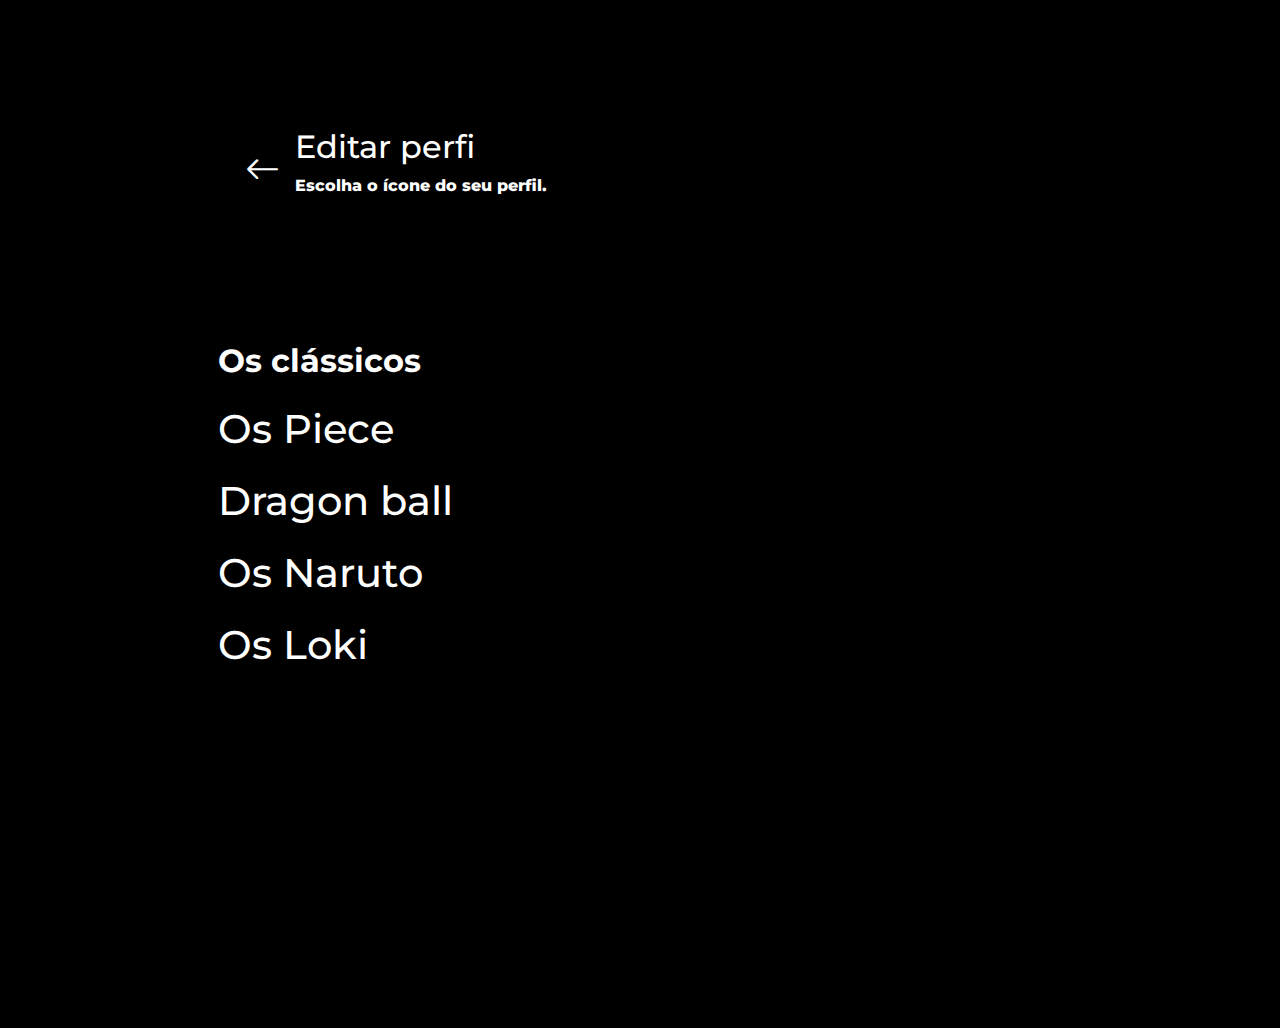
==== commit 97a41c98: "Projeto finalizado" ====
--- a/addNovoIcon.html
+++ b/addNovoIcon.html
@@ -3,7 +3,8 @@
 <head>
   <meta charset="utf-8" />
   <meta name="viewport" content="width=device-width, initial-scale=1" />
-  <title>BarraCred Conecta</title>
+  <title>Maneulflix</title>
+  <link rel="shortcut icon" href="/img/favicon.ico" type="image/x-icon">
   <link href="https://cdn.jsdelivr.net/npm/bootstrap@5.3.2/dist/css/bootstrap.min.css" rel="stylesheet" />
   <link rel="stylesheet" href="https://cdn.jsdelivr.net/npm/bootstrap-icons@1.11.0/font/bootstrap-icons.css" />
   <link rel="stylesheet" href="css/addNovoIcon.css" />
@@ -16,17 +17,14 @@
         <i class="bi bi-arrow-left"></i>
       </a>
       
-
-
       <div class="container-perfil">
         <h2>Editar perfi</h2>
         <p>Escolha o ícone do seu perfil.</p>
       </div>
     </div>
 
-    <div class="container-img">
-      <p>nomeUsuario</p>
-      <img src="img/avatar1.png" alt="foto usuario">
+    <div id="container-img" class="container-img">
+      
     </div>
   </header>
 
@@ -42,28 +40,28 @@
       </div>
 
       <div class="swiperOnePiece">
-        <h1>Os clássicos</h1>
+        <h1>Os Piece</h1>
         <div id="carrosselOnePiece" class="swiper-wrapper d-flex">
           <!-- Feito no Javascript com os card do carrossel -->
         </div>
       </div>
 
       <div class="swiperDragonBall">
-        <h1>Os clássicos</h1>
+        <h1>Dragon ball</h1>
         <div id="carrosselDragonBall" class="swiper-wrapper d-flex">
           <!-- Feito np js os card do carrosel -->
         </div>
       </div>
 
       <div class="swiperNaruto">
-        <h1>Os clássicos</h1>
+        <h1>Os Naruto</h1>
         <div id="carrosselNaruto" class="swiper-wrapper d-flex">
           <!-- Feito np js os card do carrosel -->
         </div>
       </div>
 
       <div class="swiperLoki">
-        <h1>Os clássicos</h1>
+        <h1>Os Loki</h1>
         <div id="carrosselLoki" class="swiper-wrapper d-flex">
           <!-- Feito np js os card do carrosel -->
         </div>
